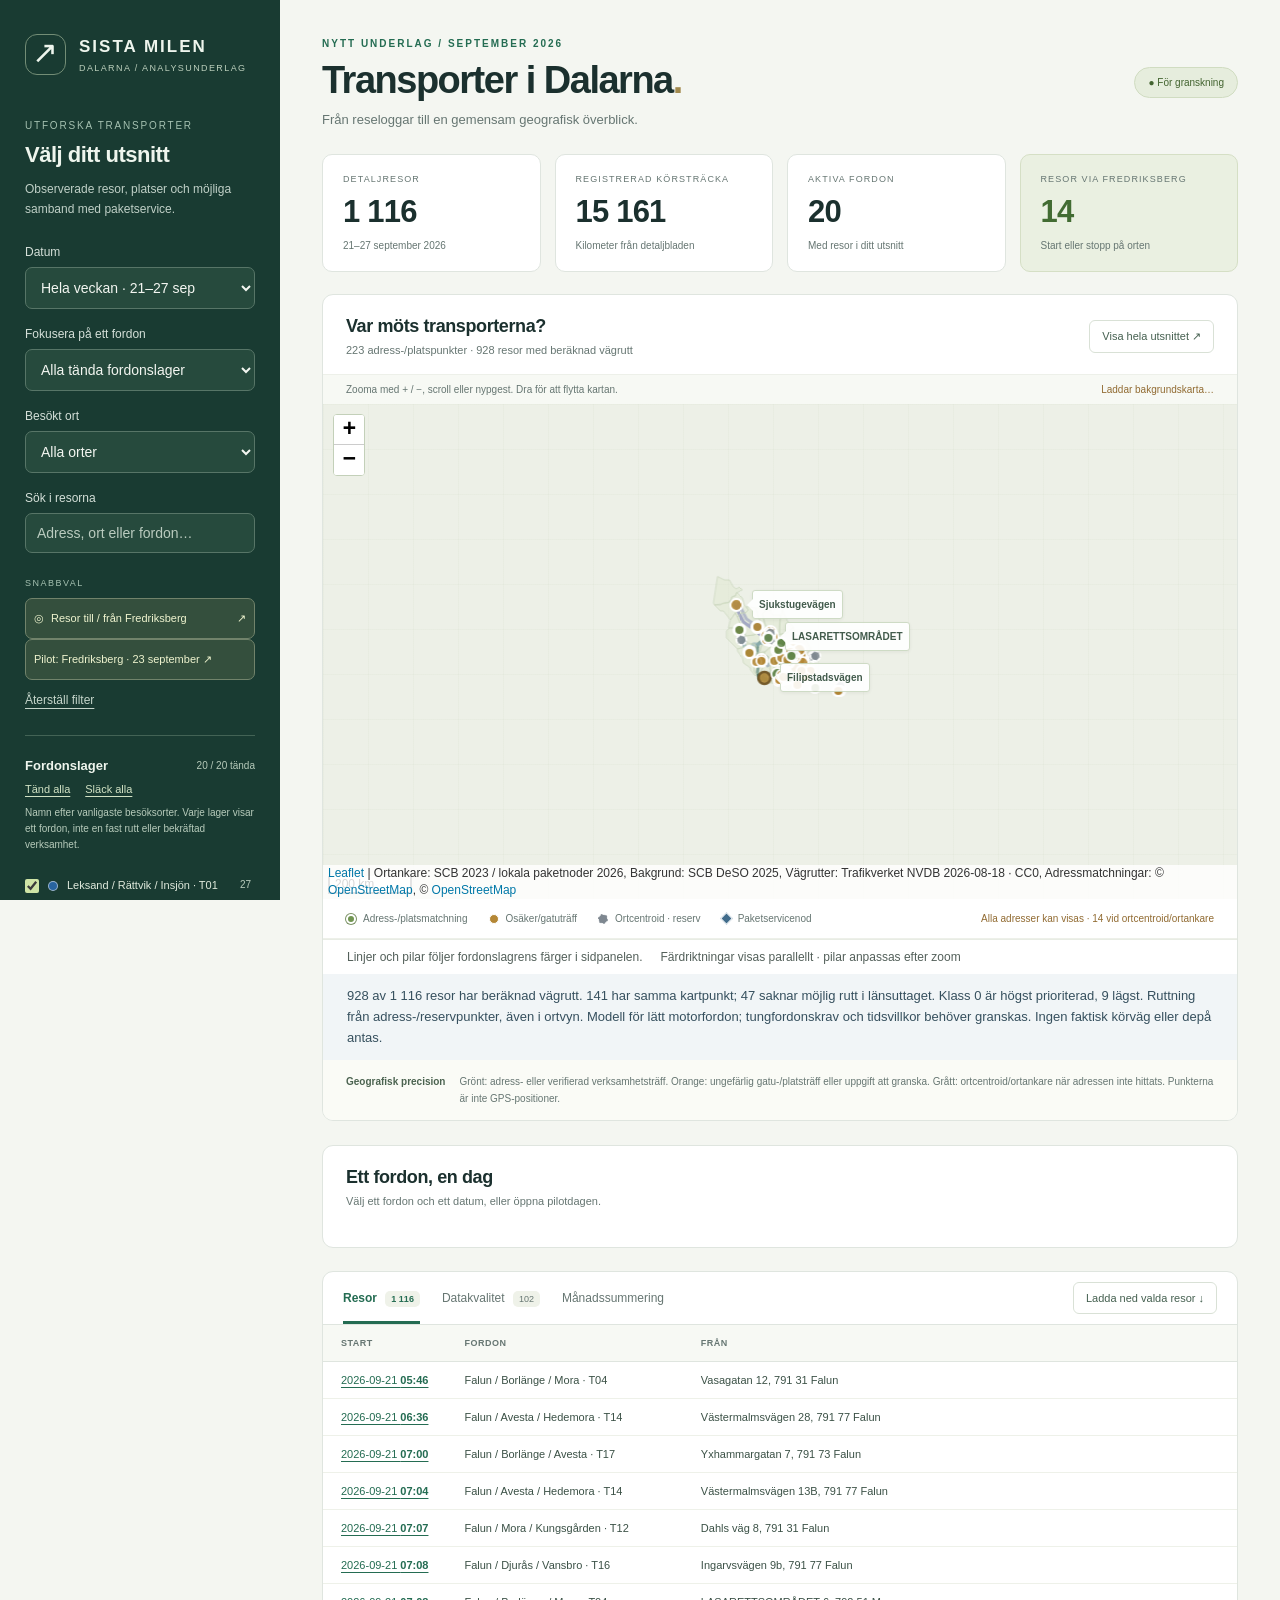
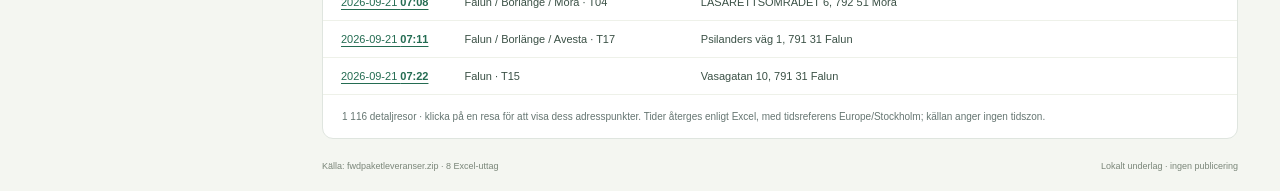
==== prototypes/fredriksberg_resor/index.html @ 36e58a40 "Add transport review with named vehicle layers and NVDB routes" ====
<!doctype html>
<html lang="sv">
<head>
  <meta charset="utf-8">
  <meta name="viewport" content="width=device-width, initial-scale=1">
  <meta name="referrer" content="strict-origin-when-cross-origin">
  <title>Transporter i Dalarna · Lokal granskning</title>
  <link rel="stylesheet" href="vendor/leaflet.css">
  <link rel="stylesheet" href="styles.css">
  <link rel="stylesheet" href="map-controls.css">
  <link rel="stylesheet" href="routes.css">
  <link rel="stylesheet" href="vehicles.css">
  <script defer src="vendor/leaflet.js"></script>
  <script defer src="data/review-data.js"></script>
  <script defer src="data/geography.js"></script>
  <script defer src="data/road-routes.js"></script>
  <script defer src="model.js"></script>
  <script defer src="app.js"></script>
</head>
<body>
  <aside class="sidebar">
    <a class="brand" href="./index.html"><span class="brand-icon">↗</span><span>SISTA MILEN<small>DALARNA / ANALYSUNDERLAG</small></span></a>
    <div class="side-heading">UTFORSKA TRANSPORTER</div>
    <h2>Välj ditt utsnitt</h2>
    <p class="side-intro">Observerade resor, platser och möjliga samband med paketservice.</p>
    <form id="filters">
      <label for="date">Datum</label><select id="date"><option value="">Hela veckan · 21–27 sep</option></select>
      <label for="vehicle">Fokusera på ett fordon</label><select id="vehicle"><option value="">Alla tända fordonslager</option></select>
      <label for="locality">Besökt ort</label><select id="locality"><option value="">Alla orter</option></select>
      <label for="search">Sök i resorna</label><input id="search" type="search" placeholder="Adress, ort eller fordon…">
      <div class="quick-label">SNABBVAL</div>
      <button id="fredriksberg" class="quick-button" type="button" aria-pressed="false"><span>◎</span> Resor till / från Fredriksberg <span>↗</span></button>
      <button id="pilot-day" class="quick-button" type="button">Pilot: Fredriksberg · 23 september ↗</button>
      <button id="reset-filters" type="button" class="text-button">Återställ filter</button>
    </form>
    <div class="side-divider"></div>
    <section class="vehicle-layers" aria-labelledby="vehicle-layer-heading">
      <div class="vehicle-layer-heading"><h3 id="vehicle-layer-heading">Fordonslager</h3><span id="vehicle-layer-count"></span></div>
      <div class="vehicle-layer-actions"><button id="all-vehicles" type="button">Tänd alla</button><button id="no-vehicles" type="button">Släck alla</button></div>
      <p class="mode-hint">Namn efter vanligaste besöksorter. Varje lager visar ett fordon, inte en fast rutt eller bekräftad verksamhet.</p>
      <div id="vehicle-layers"></div>
    </section>
    <div class="side-divider"></div>
    <label class="mode-label" for="map-mode">Visa platser som</label>
    <select id="map-mode"><option value="address">Adresspunkter</option><option value="locality">Ortankare</option></select>
    <p class="mode-hint" id="mode-hint">Adressmatchningar visar gatunamn och husnummer. Osäkra träffar markeras separat.</p>
    <label class="mode-label" for="route-mode">Förbindelser mellan besök</label>
    <select id="route-mode"><option value="roads">Beräknade vägrutter · NVDB</option><option value="schematic">Schematiska resrelationer</option></select>
    <label class="mode-label" for="map-colors">Linjer färgas efter</label>
    <select id="map-colors"><option value="vehicle">Fordonslager</option><option value="class">Funktionell vägklass</option></select>
    <label class="check"><input id="relations" type="checkbox" checked><span>Visa förbindelser</span></label>
    <label class="check"><input id="direction-arrows" type="checkbox" checked><span>Visa riktningspilar</span></label>
    <label class="check"><input id="nodes" type="checkbox"><span>Visa paketservicenoder 2026</span></label>
    <label class="check"><input id="basemap" type="checkbox" checked><span>Bakgrundskarta · OpenStreetMap</span></label>
    <div class="local-note"><span class="status-dot"></span> LOKAL GRANSKNINGSVERSION<p>Underlag från Excel. Vägrutter beräknas med funktionell vägklass. De visar möjliga körvägar.</p></div>
    <a class="side-link" href="README.md">Metod och källor ↗</a>
  </aside>
  <main>
    <header class="page-header"><div><div class="eyebrow">NYTT UNDERLAG / SEPTEMBER 2026</div><h1>Transporter i Dalarna<span>.</span></h1><p>Från reseloggar till en gemensam geografisk överblick.</p></div><span class="review-badge">● För granskning</span></header>
    <section class="metrics" aria-label="Nyckeltal för valda detaljresor" aria-live="polite">
      <article><span>DETALJRESOR</span><strong id="trip-count">—</strong><small id="period-label">21–27 september 2026</small></article>
      <article><span>REGISTRERAD KÖRSTRÄCKA</span><strong id="distance">—</strong><small>Kilometer från detaljbladen</small></article>
      <article><span>AKTIVA FORDON</span><strong id="vehicle-count">—</strong><small>Med resor i ditt utsnitt</small></article>
      <article class="metric-focus"><span>RESOR VIA FREDRIKSBERG</span><strong id="fred-count">—</strong><small>Start eller stopp på orten</small></article>
    </section>
    <section class="map-card" aria-label="Interaktiv karta">
      <div class="card-heading"><div><h2>Var möts transporterna?</h2><p id="map-summary">Läser lokalt underlag…</p></div><button id="fit" type="button" class="outline-button">Visa hela utsnittet ↗</button></div>
      <div class="map-instructions"><span>Zooma med + / −, scroll eller nypgest. Dra för att flytta kartan.</span><span id="basemap-status" role="status"></span></div>
      <div id="map" aria-label="Karta med adresspunkter" role="region" tabindex="0"></div>
      <div class="map-legend"><span><i class="legend-point"></i> <span id="point-legend">Adress-/platsmatchning</span></span><span id="review-legend"><i class="legend-review"></i> Osäker/gatuträff</span><span id="fallback-legend"><i class="legend-fallback"></i> Ortcentroid · reserv</span><span id="schematic-legend"><i class="legend-line"></i> Resrelation · inte körväg</span><span><i class="legend-node"></i> Paketservicenod</span><span id="unmapped-label"></span></div>
      <div id="road-legend" class="road-legend"><span><i style="background:#285b83"></i> Vägklass 0–3</span><span><i style="background:#4b887f"></i> Vägklass 4–6</span><span><i style="background:#ab8a53"></i> Vägklass 7–9</span><span>Färdriktningar visas parallellt · pilar anpassas efter zoom</span></div>
      <div class="route-note" id="route-note" role="status"></div>
      <div class="precision-note"><strong>Geografisk precision</strong><span id="precision-text">Adresspunkterna matchas lokalt mot kartdata. De är inte GPS-positioner. Saknade eller tvetydiga träffar visas under Datakvalitet.</span></div>
    </section>
    <section class="detail-card itinerary-card" aria-label="Tidsordnad reskedja">
      <div class="card-heading"><div><h2>Ett fordon, en dag</h2><p id="itinerary-summary">Välj ett fordon och ett datum, eller öppna pilotdagen.</p></div></div>
      <div id="itinerary-context" class="panel-intro"></div>
      <div id="itinerary-rows" class="itinerary-rows"></div>
    </section>
    <section class="detail-card">
      <div class="detail-toolbar"><div class="tabs" role="tablist" aria-label="Underlagsvyer"><button id="tab-trips" data-tab="trips" role="tab" aria-selected="true" aria-controls="panel-trips">Resor <span id="table-count"></span></button><button id="tab-quality" data-tab="quality" role="tab" aria-selected="false" aria-controls="panel-quality" tabindex="-1">Datakvalitet <span id="quality-count"></span></button><button id="tab-month" data-tab="month" role="tab" aria-selected="false" aria-controls="panel-month" tabindex="-1">Månadssummering</button></div><button id="export" type="button" class="outline-button">Ladda ned valda resor ↓</button></div>
      <div id="panel-trips" role="tabpanel" aria-labelledby="tab-trips"><div class="table-scroll"><table><thead><tr><th>Start</th><th>Fordon</th><th>Från</th><th>Till</th><th class="numeric">km</th><th class="numeric">Restid</th><th>Kartläge</th></tr></thead><tbody id="trip-rows"></tbody></table></div><div id="trip-footer" class="table-footer"></div></div>
      <div id="panel-quality" role="tabpanel" aria-labelledby="tab-quality" hidden><div class="panel-intro"><h3>Adressmatchningar att granska</h3><p id="qa-geography"></p><a class="trip-link" href="data/adressmatchning.csv" download>Ladda ned adressmatchningar ↓</a></div><div class="table-scroll"><table><thead><tr><th>Adress i underlaget</th><th>Kartläge</th><th>Granskningsbehov</th></tr></thead><tbody id="address-quality-rows"></tbody></table></div><div class="panel-intro"><h3>Summering och detaljblad stämmer inte överens</h3><p id="qa-intro"></p><p>Skillnaden är ett verifieringsbehov i källuttaget. Appen visar endast resor som har en faktisk detaljrad. Den skapar inga resor för att fylla luckan.</p></div><div class="table-scroll"><table><thead><tr><th>Datum</th><th>Fordon</th><th class="numeric">I summering</th><th class="numeric">Detaljrader</th><th class="numeric">Skillnad</th></tr></thead><tbody id="quality-rows"></tbody></table></div></div>
      <div id="panel-month" role="tabpanel" aria-labelledby="tab-month" hidden><div class="panel-intro"><h3>September i ett separat perspektiv</h3><p>Hela månaden, 1–30 september 2026. Saknar adresser och detaljresor och ingår därför inte i kartan eller veckans nyckeltal. Datum-, ort- och sökfilter gäller detaljresorna; fordonsfiltret gäller även här.</p><p id="month-summary"></p></div><div class="table-scroll"><table><thead><tr><th>Fordon</th><th class="numeric">Rapporterade resor</th><th class="numeric">Körsträcka, km</th><th class="numeric">CO₂, källvärde*</th></tr></thead><tbody id="month-rows"></tbody></table></div><p class="table-footer">* Enheten för CO₂ är inte angiven i Excel-uttaget.</p></div>
    </section>
    <footer class="page-footer"><span>Källa: fwdpaketleveranser.zip · 8 Excel-uttag</span><span>Lokalt underlag · ingen publicering</span></footer>
  </main>
  <noscript>Aktivera JavaScript för att läsa underlaget och använda kartan.</noscript>
</body>
</html>
---- prototypes/fredriksberg_resor/vendor/leaflet.css ----
/* required styles */

.leaflet-pane,
.leaflet-tile,
.leaflet-marker-icon,
.leaflet-marker-shadow,
.leaflet-tile-container,
.leaflet-pane > svg,
.leaflet-pane > canvas,
.leaflet-zoom-box,
.leaflet-image-layer,
.leaflet-layer {
	position: absolute;
	left: 0;
	top: 0;
	}
.leaflet-container {
	overflow: hidden;
	}
.leaflet-tile,
.leaflet-marker-icon,
.leaflet-marker-shadow {
	-webkit-user-select: none;
	   -moz-user-select: none;
	        user-select: none;
	  -webkit-user-drag: none;
	}
/* Prevents IE11 from highlighting tiles in blue */
.leaflet-tile::selection {
	background: transparent;
}
/* Safari renders non-retina tile on retina better with this, but Chrome is worse */
.leaflet-safari .leaflet-tile {
	image-rendering: -webkit-optimize-contrast;
	}
/* hack that prevents hw layers "stretching" when loading new tiles */
.leaflet-safari .leaflet-tile-container {
	width: 1600px;
	height: 1600px;
	-webkit-transform-origin: 0 0;
	}
.leaflet-marker-icon,
.leaflet-marker-shadow {
	display: block;
	}
/* .leaflet-container svg: reset svg max-width decleration shipped in Joomla! (joomla.org) 3.x */
/* .leaflet-container img: map is broken in FF if you have max-width: 100% on tiles */
.leaflet-container .leaflet-overlay-pane svg {
	max-width: none !important;
	max-height: none !important;
	}
.leaflet-container .leaflet-marker-pane img,
.leaflet-container .leaflet-shadow-pane img,
.leaflet-container .leaflet-tile-pane img,
.leaflet-container img.leaflet-image-layer,
.leaflet-container .leaflet-tile {
	max-width: none !important;
	max-height: none !important;
	width: auto;
	padding: 0;
	}

.leaflet-container img.leaflet-tile {
	/* See: https://bugs.chromium.org/p/chromium/issues/detail?id=600120 */
	mix-blend-mode: plus-lighter;
}

.leaflet-container.leaflet-touch-zoom {
	-ms-touch-action: pan-x pan-y;
	touch-action: pan-x pan-y;
	}
.leaflet-container.leaflet-touch-drag {
	-ms-touch-action: pinch-zoom;
	/* Fallback for FF which doesn't support pinch-zoom */
	touch-action: none;
	touch-action: pinch-zoom;
}
.leaflet-container.leaflet-touch-drag.leaflet-touch-zoom {
	-ms-touch-action: none;
	touch-action: none;
}
.leaflet-container {
	-webkit-tap-highlight-color: transparent;
}
.leaflet-container a {
	-webkit-tap-highlight-color: rgba(51, 181, 229, 0.4);
}
.leaflet-tile {
	filter: inherit;
	visibility: hidden;
	}
.leaflet-tile-loaded {
	visibility: inherit;
	}
.leaflet-zoom-box {
	width: 0;
	height: 0;
	-moz-box-sizing: border-box;
	     box-sizing: border-box;
	z-index: 800;
	}
/* workaround for https://bugzilla.mozilla.org/show_bug.cgi?id=888319 */
.leaflet-overlay-pane svg {
	-moz-user-select: none;
	}

.leaflet-pane         { z-index: 400; }

.leaflet-tile-pane    { z-index: 200; }
.leaflet-overlay-pane { z-index: 400; }
.leaflet-shadow-pane  { z-index: 500; }
.leaflet-marker-pane  { z-index: 600; }
.leaflet-tooltip-pane   { z-index: 650; }
.leaflet-popup-pane   { z-index: 700; }

.leaflet-map-pane canvas { z-index: 100; }
.leaflet-map-pane svg    { z-index: 200; }

.leaflet-vml-shape {
	width: 1px;
	height: 1px;
	}
.lvml {
	behavior: url(#default#VML);
	display: inline-block;
	position: absolute;
	}


/* control positioning */

.leaflet-control {
	position: relative;
	z-index: 800;
	pointer-events: visiblePainted; /* IE 9-10 doesn't have auto */
	pointer-events: auto;
	}
.leaflet-top,
.leaflet-bottom {
	position: absolute;
	z-index: 1000;
	pointer-events: none;
	}
.leaflet-top {
	top: 0;
	}
.leaflet-right {
	right: 0;
	}
.leaflet-bottom {
	bottom: 0;
	}
.leaflet-left {
	left: 0;
	}
.leaflet-control {
	float: left;
	clear: both;
	}
.leaflet-right .leaflet-control {
	float: right;
	}
.leaflet-top .leaflet-control {
	margin-top: 10px;
	}
.leaflet-bottom .leaflet-control {
	margin-bottom: 10px;
	}
.leaflet-left .leaflet-control {
	margin-left: 10px;
	}
.leaflet-right .leaflet-control {
	margin-right: 10px;
	}


/* zoom and fade animations */

.leaflet-fade-anim .leaflet-popup {
	opacity: 0;
	-webkit-transition: opacity 0.2s linear;
	   -moz-transition: opacity 0.2s linear;
	        transition: opacity 0.2s linear;
	}
.leaflet-fade-anim .leaflet-map-pane .leaflet-popup {
	opacity: 1;
	}
.leaflet-zoom-animated {
	-webkit-transform-origin: 0 0;
	    -ms-transform-origin: 0 0;
	        transform-origin: 0 0;
	}
svg.leaflet-zoom-animated {
	will-change: transform;
}

.leaflet-zoom-anim .leaflet-zoom-animated {
	-webkit-transition: -webkit-transform 0.25s cubic-bezier(0,0,0.25,1);
	   -moz-transition:    -moz-transform 0.25s cubic-bezier(0,0,0.25,1);
	        transition:         transform 0.25s cubic-bezier(0,0,0.25,1);
	}
.leaflet-zoom-anim .leaflet-tile,
.leaflet-pan-anim .leaflet-tile {
	-webkit-transition: none;
	   -moz-transition: none;
	        transition: none;
	}

.leaflet-zoom-anim .leaflet-zoom-hide {
	visibility: hidden;
	}


/* cursors */

.leaflet-interactive {
	cursor: pointer;
	}
.leaflet-grab {
	cursor: -webkit-grab;
	cursor:    -moz-grab;
	cursor:         grab;
	}
.leaflet-crosshair,
.leaflet-crosshair .leaflet-interactive {
	cursor: crosshair;
	}
.leaflet-popup-pane,
.leaflet-control {
	cursor: auto;
	}
.leaflet-dragging .leaflet-grab,
.leaflet-dragging .leaflet-grab .leaflet-interactive,
.leaflet-dragging .leaflet-marker-draggable {
	cursor: move;
	cursor: -webkit-grabbing;
	cursor:    -moz-grabbing;
	cursor:         grabbing;
	}

/* marker & overlays interactivity */
.leaflet-marker-icon,
.leaflet-marker-shadow,
.leaflet-image-layer,
.leaflet-pane > svg path,
.leaflet-tile-container {
	pointer-events: none;
	}

.leaflet-marker-icon.leaflet-interactive,
.leaflet-image-layer.leaflet-interactive,
.leaflet-pane > svg path.leaflet-interactive,
svg.leaflet-image-layer.leaflet-interactive path {
	pointer-events: visiblePainted; /* IE 9-10 doesn't have auto */
	pointer-events: auto;
	}

/* visual tweaks */

.leaflet-container {
	background: #ddd;
	outline-offset: 1px;
	}
.leaflet-container a {
	color: #0078A8;
	}
.leaflet-zoom-box {
	border: 2px dotted #38f;
	background: rgba(255,255,255,0.5);
	}


/* general typography */
.leaflet-container {
	font-family: "Helvetica Neue", Arial, Helvetica, sans-serif;
	font-size: 12px;
	font-size: 0.75rem;
	line-height: 1.5;
	}


/* general toolbar styles */

.leaflet-bar {
	box-shadow: 0 1px 5px rgba(0,0,0,0.65);
	border-radius: 4px;
	}
.leaflet-bar a {
	background-color: #fff;
	border-bottom: 1px solid #ccc;
	width: 26px;
	height: 26px;
	line-height: 26px;
	display: block;
	text-align: center;
	text-decoration: none;
	color: black;
	}
.leaflet-bar a,
.leaflet-control-layers-toggle {
	background-position: 50% 50%;
	background-repeat: no-repeat;
	display: block;
	}
.leaflet-bar a:hover,
.leaflet-bar a:focus {
	background-color: #f4f4f4;
	}
.leaflet-bar a:first-child {
	border-top-left-radius: 4px;
	border-top-right-radius: 4px;
	}
.leaflet-bar a:last-child {
	border-bottom-left-radius: 4px;
	border-bottom-right-radius: 4px;
	border-bottom: none;
	}
.leaflet-bar a.leaflet-disabled {
	cursor: default;
	background-color: #f4f4f4;
	color: #bbb;
	}

.leaflet-touch .leaflet-bar a {
	width: 30px;
	height: 30px;
	line-height: 30px;
	}
.leaflet-touch .leaflet-bar a:first-child {
	border-top-left-radius: 2px;
	border-top-right-radius: 2px;
	}
.leaflet-touch .leaflet-bar a:last-child {
	border-bottom-left-radius: 2px;
	border-bottom-right-radius: 2px;
	}

/* zoom control */

.leaflet-control-zoom-in,
.leaflet-control-zoom-out {
	font: bold 18px 'Lucida Console', Monaco, monospace;
	text-indent: 1px;
	}

.leaflet-touch .leaflet-control-zoom-in, .leaflet-touch .leaflet-control-zoom-out  {
	font-size: 22px;
	}


/* layers control */

.leaflet-control-layers {
	box-shadow: 0 1px 5px rgba(0,0,0,0.4);
	background: #fff;
	border-radius: 5px;
	}
.leaflet-control-layers-toggle {
	background-image: url(images/layers.png);
	width: 36px;
	height: 36px;
	}
.leaflet-retina .leaflet-control-layers-toggle {
	background-image: url(images/layers-2x.png);
	background-size: 26px 26px;
	}
.leaflet-touch .leaflet-control-layers-toggle {
	width: 44px;
	height: 44px;
	}
.leaflet-control-layers .leaflet-control-layers-list,
.leaflet-control-layers-expanded .leaflet-control-layers-toggle {
	display: none;
	}
.leaflet-control-layers-expanded .leaflet-control-layers-list {
	display: block;
	position: relative;
	}
.leaflet-control-layers-expanded {
	padding: 6px 10px 6px 6px;
	color: #333;
	background: #fff;
	}
.leaflet-control-layers-scrollbar {
	overflow-y: scroll;
	overflow-x: hidden;
	padding-right: 5px;
	}
.leaflet-control-layers-selector {
	margin-top: 2px;
	position: relative;
	top: 1px;
	}
.leaflet-control-layers label {
	display: block;
	font-size: 13px;
	font-size: 1.08333em;
	}
.leaflet-control-layers-separator {
	height: 0;
	border-top: 1px solid #ddd;
	margin: 5px -10px 5px -6px;
	}

/* Default icon URLs */
.leaflet-default-icon-path { /* used only in path-guessing heuristic, see L.Icon.Default */
	background-image: url(images/marker-icon.png);
	}


/* attribution and scale controls */

.leaflet-container .leaflet-control-attribution {
	background: #fff;
	background: rgba(255, 255, 255, 0.8);
	margin: 0;
	}
.leaflet-control-attribution,
.leaflet-control-scale-line {
	padding: 0 5px;
	color: #333;
	line-height: 1.4;
	}
.leaflet-control-attribution a {
	text-decoration: none;
	}
.leaflet-control-attribution a:hover,
.leaflet-control-attribution a:focus {
	text-decoration: underline;
	}
.leaflet-attribution-flag {
	display: inline !important;
	vertical-align: baseline !important;
	width: 1em;
	height: 0.6669em;
	}
.leaflet-left .leaflet-control-scale {
	margin-left: 5px;
	}
.leaflet-bottom .leaflet-control-scale {
	margin-bottom: 5px;
	}
.leaflet-control-scale-line {
	border: 2px solid #777;
	border-top: none;
	line-height: 1.1;
	padding: 2px 5px 1px;
	white-space: nowrap;
	-moz-box-sizing: border-box;
	     box-sizing: border-box;
	background: rgba(255, 255, 255, 0.8);
	text-shadow: 1px 1px #fff;
	}
.leaflet-control-scale-line:not(:first-child) {
	border-top: 2px solid #777;
	border-bottom: none;
	margin-top: -2px;
	}
.leaflet-control-scale-line:not(:first-child):not(:last-child) {
	border-bottom: 2px solid #777;
	}

.leaflet-touch .leaflet-control-attribution,
.leaflet-touch .leaflet-control-layers,
.leaflet-touch .leaflet-bar {
	box-shadow: none;
	}
.leaflet-touch .leaflet-control-layers,
.leaflet-touch .leaflet-bar {
	border: 2px solid rgba(0,0,0,0.2);
	background-clip: padding-box;
	}


/* popup */

.leaflet-popup {
	position: absolute;
	text-align: center;
	margin-bottom: 20px;
	}
.leaflet-popup-content-wrapper {
	padding: 1px;
	text-align: left;
	border-radius: 12px;
	}
.leaflet-popup-content {
	margin: 13px 24px 13px 20px;
	line-height: 1.3;
	font-size: 13px;
	font-size: 1.08333em;
	min-height: 1px;
	}
.leaflet-popup-content p {
	margin: 17px 0;
	margin: 1.3em 0;
	}
.leaflet-popup-tip-container {
	width: 40px;
	height: 20px;
	position: absolute;
	left: 50%;
	margin-top: -1px;
	margin-left: -20px;
	overflow: hidden;
	pointer-events: none;
	}
.leaflet-popup-tip {
	width: 17px;
	height: 17px;
	padding: 1px;

	margin: -10px auto 0;
	pointer-events: auto;

	-webkit-transform: rotate(45deg);
	   -moz-transform: rotate(45deg);
	    -ms-transform: rotate(45deg);
	        transform: rotate(45deg);
	}
.leaflet-popup-content-wrapper,
.leaflet-popup-tip {
	background: white;
	color: #333;
	box-shadow: 0 3px 14px rgba(0,0,0,0.4);
	}
.leaflet-container a.leaflet-popup-close-button {
	position: absolute;
	top: 0;
	right: 0;
	border: none;
	text-align: center;
	width: 24px;
	height: 24px;
	font: 16px/24px Tahoma, Verdana, sans-serif;
	color: #757575;
	text-decoration: none;
	background: transparent;
	}
.leaflet-container a.leaflet-popup-close-button:hover,
.leaflet-container a.leaflet-popup-close-button:focus {
	color: #585858;
	}
.leaflet-popup-scrolled {
	overflow: auto;
	}

.leaflet-oldie .leaflet-popup-content-wrapper {
	-ms-zoom: 1;
	}
.leaflet-oldie .leaflet-popup-tip {
	width: 24px;
	margin: 0 auto;

	-ms-filter: "progid:DXImageTransform.Microsoft.Matrix(M11=0.70710678, M12=0.70710678, M21=-0.70710678, M22=0.70710678)";
	filter: progid:DXImageTransform.Microsoft.Matrix(M11=0.70710678, M12=0.70710678, M21=-0.70710678, M22=0.70710678);
	}

.leaflet-oldie .leaflet-control-zoom,
.leaflet-oldie .leaflet-control-layers,
.leaflet-oldie .leaflet-popup-content-wrapper,
.leaflet-oldie .leaflet-popup-tip {
	border: 1px solid #999;
	}


/* div icon */

.leaflet-div-icon {
	background: #fff;
	border: 1px solid #666;
	}


/* Tooltip */
/* Base styles for the element that has a tooltip */
.leaflet-tooltip {
	position: absolute;
	padding: 6px;
	background-color: #fff;
	border: 1px solid #fff;
	border-radius: 3px;
	color: #222;
	white-space: nowrap;
	-webkit-user-select: none;
	-moz-user-select: none;
	-ms-user-select: none;
	user-select: none;
	pointer-events: none;
	box-shadow: 0 1px 3px rgba(0,0,0,0.4);
	}
.leaflet-tooltip.leaflet-interactive {
	cursor: pointer;
	pointer-events: auto;
	}
.leaflet-tooltip-top:before,
.leaflet-tooltip-bottom:before,
.leaflet-tooltip-left:before,
.leaflet-tooltip-right:before {
	position: absolute;
	pointer-events: none;
	border: 6px solid transparent;
	background: transparent;
	content: "";
	}

/* Directions */

.leaflet-tooltip-bottom {
	margin-top: 6px;
}
.leaflet-tooltip-top {
	margin-top: -6px;
}
.leaflet-tooltip-bottom:before,
.leaflet-tooltip-top:before {
	left: 50%;
	margin-left: -6px;
	}
.leaflet-tooltip-top:before {
	bottom: 0;
	margin-bottom: -12px;
	border-top-color: #fff;
	}
.leaflet-tooltip-bottom:before {
	top: 0;
	margin-top: -12px;
	margin-left: -6px;
	border-bottom-color: #fff;
	}
.leaflet-tooltip-left {
	margin-left: -6px;
}
.leaflet-tooltip-right {
	margin-left: 6px;
}
.leaflet-tooltip-left:before,
.leaflet-tooltip-right:before {
	top: 50%;
	margin-top: -6px;
	}
.leaflet-tooltip-left:before {
	right: 0;
	margin-right: -12px;
	border-left-color: #fff;
	}
.leaflet-tooltip-right:before {
	left: 0;
	margin-left: -12px;
	border-right-color: #fff;
	}

/* Printing */

@media print {
	/* Prevent printers from removing background-images of controls. */
	.leaflet-control {
		-webkit-print-color-adjust: exact;
		print-color-adjust: exact;
		}
	}
---- prototypes/fredriksberg_resor/styles.css ----
:root{--ink:#1b302e;--muted:#667672;--green:#246c52;--line:#dfe5df;--paper:#f4f6f1;--sidebar:#193b32}*{box-sizing:border-box}body{margin:0;background:var(--paper);color:var(--ink);font-family:Segoe UI,Arial,sans-serif;font-size:14px}button,input,select{font:inherit}button{cursor:pointer}button:focus-visible,a:focus-visible,input:focus-visible,select:focus-visible{outline:3px solid #c49848;outline-offset:3px}.sidebar{position:fixed;inset:0 auto 0 0;width:280px;background:var(--sidebar);color:#eef5ed;padding:34px 25px;overflow:auto}.brand{display:flex;gap:13px;color:inherit;text-decoration:none;align-items:center;font-size:17px;font-weight:700;letter-spacing:2px}.brand-icon{font-size:31px;font-weight:400;width:41px;height:41px;border:1px solid #738d76;border-radius:12px;text-align:center;line-height:36px}.brand small{display:block;font-size:9px;letter-spacing:1.4px;font-weight:400;margin-top:6px;color:#bccfbc}.side-heading{font-size:10px;letter-spacing:1.8px;color:#a5c1b1;margin-top:45px}.sidebar h2{font-size:22px;font-weight:600;letter-spacing:-.5px;margin:11px 0}.side-intro{font-size:12px;line-height:1.65;color:#c0d0c7;margin-bottom:25px}form>label{display:block;font-size:12px;color:#d5e0d9;margin:18px 0 8px}.sidebar select,.sidebar input[type=search]{width:100%;border:1px solid #577567;background:#264a3d;color:#f3f6f1;padding:11px;border-radius:7px}.sidebar select option{background:#264a3d}.sidebar input::placeholder{color:#bacbbf}.quick-label{font-size:9px;letter-spacing:1.5px;color:#a5c1b1;margin:25px 0 10px}.quick-button{display:flex;align-items:center;gap:7px;border:1px solid #71836b;border-radius:7px;background:#344f3d;color:#eff4cf;font-size:11px;width:100%;padding:13px 8px}.quick-button span:last-child{margin-left:auto}.quick-button[aria-pressed=true]{background:#d2e9a9;color:#193b32}.text-button{border:0;background:none;color:#c5d5ca;font-size:12px;padding:13px 0;text-decoration:underline;text-underline-offset:4px}.side-divider{height:1px;background:#436355;margin:15px 0 22px}.check{display:flex;align-items:center;gap:8px;font-size:11px;color:#d1ddd4;margin:15px 0;line-height:1.5}.check input{accent-color:#cfe4a6;width:15px;height:15px;flex-shrink:0}.local-note{margin-top:30px;font-size:9px;letter-spacing:1.2px;color:#cce0bb}.local-note p{font-size:11px;letter-spacing:0;line-height:1.7;color:#abc0b1;margin:10px 0}.status-dot{display:inline-block;width:6px;height:6px;border-radius:50%;background:#b8d69b;margin-right:4px}.side-link{display:inline-block;font-size:11px;color:#c5d5ca;margin-top:12px}main{margin-left:280px;max-width:1720px;padding:38px 42px 20px}.page-header{display:flex;justify-content:space-between;align-items:center;gap:20px;margin-bottom:27px}.eyebrow{font-size:10px;letter-spacing:2px;color:var(--green);font-weight:600}h1{font-size:38px;font-weight:600;letter-spacing:-1.5px;margin:10px 0}h1 span{color:#a28a4e}.page-header p{margin:0;color:var(--muted);font-size:13px}.review-badge{background:#e6eddd;border:1px solid #d0dcc1;white-space:nowrap;border-radius:20px;padding:9px 13px;font-size:10px;color:#42632f}.metrics{display:grid;grid-template-columns:repeat(4,1fr);gap:14px;margin-bottom:22px}.metrics article{border:1px solid var(--line);background:#fff;border-radius:10px;padding:19px 20px}.metrics article>span{display:block;color:var(--muted);font-size:9px;letter-spacing:1.1px}.metrics strong{display:block;font-size:31px;font-weight:600;letter-spacing:-.8px;margin:10px 0 6px}.metrics small{color:var(--muted);font-size:10px}.metrics .metric-focus{background:#eaf0e1;border-color:#d5dfc5}.metric-focus strong{color:#426c32}.map-card,.detail-card{background:#fff;border:1px solid var(--line);border-radius:11px;overflow:hidden}.card-heading{padding:21px 23px 18px;display:flex;justify-content:space-between;align-items:center;gap:15px}.card-heading h2{font-size:18px;font-weight:600;letter-spacing:-.4px;margin:0 0 7px}.card-heading p{font-size:11px;color:var(--muted);margin:0}.outline-button{border:1px solid #d9e1d6;background:#fff;color:#456050;border-radius:6px;padding:9px 12px;font-size:11px;white-space:nowrap}.outline-button:hover{background:#f0f4ea}#map{height:495px;background:#edf0e7;background-image:linear-gradient(#dce4d544 1px,transparent 1px),linear-gradient(90deg,#dce4d544 1px,transparent 1px);background-size:45px 45px}.leaflet-container{font-family:Segoe UI,Arial,sans-serif}.place-label{background:#fff;color:#304b3b;border:1px solid #cbd9c1;box-shadow:0 1px 4px #0001;font-size:10px;font-weight:600}.leaflet-popup-content{line-height:1.6;max-height:280px;overflow:auto}.leaflet-popup-content h3{font-size:16px;margin:0 0 8px}.leaflet-popup-content p{margin:6px 0}.popup-source{font-size:10px;color:#667672;overflow-wrap:anywhere}.popup-addresses{font-size:11px;padding-left:16px}.map-legend{display:flex;flex-wrap:wrap;align-items:center;gap:21px;padding:14px 23px;font-size:10px;color:var(--muted);border-bottom:1px solid #edf0e9}.map-legend>span{display:flex;align-items:center;gap:7px}.legend-point{width:10px;height:10px;background:#719552;border:2px solid #fff;box-shadow:0 0 0 1px #7b9265;border-radius:50%}.legend-line{width:20px;height:0;border-top:2px dashed #6a8e5a}.legend-node{width:9px;height:9px;background:#416c8b;border:1px solid #fff;transform:rotate(45deg)}#unmapped-label{margin-left:auto;color:#916b32}.precision-note{display:flex;align-items:baseline;gap:14px;padding:13px 23px;background:#fafbf6;font-size:10px;line-height:1.7;color:var(--muted)}.precision-note strong{white-space:nowrap;color:#4b6350;font-weight:600}.detail-card{margin-top:23px}.detail-toolbar{display:flex;align-items:center;justify-content:space-between;padding:0 20px;gap:12px;border-bottom:1px solid var(--line)}.tabs{display:flex;gap:22px}.tabs button{padding:19px 0 16px;background:none;border:0;border-bottom:3px solid transparent;color:var(--muted);font-size:12px;white-space:nowrap}.tabs button[aria-selected=true]{border-bottom-color:var(--green);color:var(--green);font-weight:600}.tabs button span{font-size:9px;background:#eff2e9;padding:3px 6px;border-radius:5px;margin-left:5px}.table-scroll{overflow:auto;max-height:370px}table{border-collapse:collapse;width:100%;text-align:left;font-size:11px;white-space:nowrap}th{position:sticky;top:0;background:#f7f9f4;z-index:1;font-size:9px;font-weight:600;text-transform:uppercase;letter-spacing:.5px;color:var(--muted);padding:13px 18px;border-bottom:1px solid var(--line)}td{padding:12px 18px;border-bottom:1px solid #eef1e9;color:#3b5146}td.numeric,th.numeric{text-align:right;font-variant-numeric:tabular-nums}tbody tr[data-trip]{cursor:pointer}tbody tr[data-trip]:hover,tbody tr.selected{background:#edf3e2}.precision-tag{font-size:9px;background:#f2f3e8;color:#777541;border-radius:4px;padding:4px 7px}.precision-tag.missing{color:#986437;background:#fcf1e5}.table-footer{padding:13px 19px;font-size:10px;color:var(--muted);margin:0;line-height:1.7}.panel-intro{padding:15px 20px;color:var(--muted);font-size:12px;line-height:1.7}.panel-intro h3{color:var(--ink);font-size:16px;margin:6px 0}.panel-intro p{margin:7px 0}.page-footer{display:flex;justify-content:space-between;gap:20px;margin-top:22px;color:#7a8679;font-size:9px}.empty-row{text-align:center;padding:35px}.trip-link{border:0;background:none;text-align:left;color:#246c52;font:inherit;padding:0;text-decoration:underline;text-underline-offset:3px}[hidden]{display:none!important}@media(min-width:1600px){#map{height:560px}}@media(max-width:1150px){main{padding:28px 24px}.sidebar{width:245px;padding:28px 20px}main{margin-left:245px}.metrics{gap:9px}.metrics article{padding:15px 12px}.metrics article>span{font-size:8px}.metrics strong{font-size:26px}h1{font-size:31px}.detail-toolbar{align-items:flex-start;padding:0 14px}.detail-toolbar>.outline-button{margin-top:13px}.tabs{gap:13px}.tabs button{font-size:11px}}@media(max-width:850px){.sidebar{position:relative;width:auto;padding:20px 23px}.brand{font-size:14px}.side-heading,.side-intro,.sidebar h2,.side-divider,.local-note,.side-link{display:none}#filters{display:grid;grid-template-columns:100px 1fr 100px 1fr;gap:9px;align-items:center;margin-top:20px}form>label{margin:0}.quick-label{display:none}.quick-button{grid-column:1/4}.check{display:inline-flex;margin:15px 15px 0 0}main{margin:0;padding:25px 20px}.metrics{grid-template-columns:repeat(2,1fr)}.metrics article>span{font-size:9px}.page-header{align-items:flex-start}h1{font-size:29px}.page-header p{font-size:11px}.review-badge{font-size:9px;padding:7px 10px}.precision-note{display:block}.precision-note strong{display:block}.map-legend{gap:15px}#map{height:430px}}@media(max-width:520px){#filters{grid-template-columns:90px 1fr}.quick-button{grid-column:1/3}.text-button{grid-column:1/3;padding:5px}.page-header{display:block}.review-badge{display:inline-block;margin-top:15px}.detail-toolbar{display:block}.detail-toolbar>.outline-button{margin:9px 0}.card-heading{padding:16px}.card-heading h2{font-size:16px}.outline-button{padding:8px;font-size:10px}.map-legend{padding:13px 16px}.page-footer{display:block;line-height:1.9}.page-footer span{display:block}.tabs{justify-content:space-between;gap:8px}.tabs button{font-size:10px}.tabs button span{margin-left:2px}}
---- prototypes/fredriksberg_resor/map-controls.css ----
.mode-label{display:block;color:#d5e0d9;font-size:12px;margin:0 0 8px}.mode-hint{font-size:10px;line-height:1.6;color:#b7cbbb;margin:8px 0 16px}.map-instructions{padding:9px 23px;background:#f7f9f4;color:#667672;font-size:10px;display:flex;flex-wrap:wrap;gap:10px;justify-content:space-between;border-top:1px solid #edf0e9}.legend-review{width:10px;height:10px;background:#b48735;border:1px solid #fff;border-radius:50%}#basemap-status{color:#916b32}.leaflet-control-zoom a{font-size:23px!important}.leaflet-control-zoom{border:1px solid #c3d0b9!important}.leaflet-container:focus-visible{outline-offset:-3px}.map-legend>span>span{display:inline}#address-quality-rows td{white-space:normal;min-width:130px}.precision-tag.address{color:#426c32;background:#eaf0e1}.precision-tag.review{color:#986437;background:#fcf1e5}@media(max-width:850px){.mode-label{margin-top:18px}.sidebar #map-mode{width:auto;min-width:180px;margin-top:7px}.mode-hint{margin-bottom:5px}.map-instructions{padding:9px 16px}}
.legend-fallback{width:10px;height:10px;background:#7e8790;border:1px dashed #eef0f1;border-radius:50%}
---- prototypes/fredriksberg_resor/routes.css ----
.road-legend{display:flex;gap:18px;flex-wrap:wrap;padding:10px 24px;color:#53605a;font-size:12px;border-top:1px solid #e8ece4}.road-legend span{display:flex;gap:7px;align-items:center}.road-legend i{width:24px;height:4px;border-radius:3px}.road-legend[hidden]{display:none}.route-note{padding:12px 24px;background:#f1f5f7;color:#36505e;font-size:13px;line-height:1.6}.route-arrow{font-size:20px;font-weight:700;line-height:20px;text-shadow:0 1px 2px #fff,0 -1px 2px #fff}.route-stop{background:#285b83;color:#fff;border:2px solid #fff;border-radius:50%;text-align:center;line-height:25px;font-size:11px;font-weight:700;box-shadow:0 1px 4px #0005}.itinerary-card{margin-top:24px}.itinerary-rows{padding:0 24px 22px;max-height:580px;overflow:auto}.itinerary-row{display:grid;grid-template-columns:36px 100px 1fr;gap:12px;width:100%;padding:14px 4px;border:0;border-top:1px solid #e3e8df;background:#fff;text-align:left;color:#293b35;cursor:pointer;font:inherit;line-height:1.5}.itinerary-row:hover,.itinerary-row.active{background:#f2f5ed}.itinerary-number{display:inline-flex;width:28px;height:28px;border-radius:50%;align-items:center;justify-content:center;background:#285b83;color:#fff;font-size:12px}.itinerary-time{font-size:12px;font-weight:600}.itinerary-address{font-size:13px}.itinerary-address small{display:block;color:#65736d;margin-top:5px}.itinerary-gap{padding:9px 12px;color:#876319;background:#faf3e5;font-size:12px}.itinerary-context-note{color:#876319}.itinerary-card .panel-intro:empty{display:none}@media(max-width:700px){.itinerary-row{grid-template-columns:30px 72px 1fr;gap:7px}.itinerary-rows{padding:0 12px 16px}.road-legend{gap:10px;padding:12px}.route-note{padding:12px}}
---- prototypes/fredriksberg_resor/vehicles.css ----
.vehicle-layer-heading{display:flex;align-items:center;justify-content:space-between;gap:8px}.vehicle-layer-heading h3{font-size:13px;font-weight:600;margin:0;color:#eef5ed}.vehicle-layer-heading>span{font-size:10px;color:#b7cbbb}.vehicle-layer-actions{display:flex;gap:15px;margin:10px 0}.vehicle-layer-actions button{border:0;background:none;padding:0;color:#d1e2c4;font-size:11px;text-decoration:underline;text-underline-offset:3px}#vehicle-layers{max-height:310px;overflow:auto;padding-right:4px;scrollbar-color:#8da68f #264a3d;scrollbar-width:thin}.vehicle-layer{display:grid;grid-template-columns:16px 12px 1fr 24px;gap:7px;align-items:start;padding:8px 0;border-bottom:1px solid #42604f;color:#e0eadd;font-size:11px;line-height:1.5;cursor:pointer}.vehicle-layer input{accent-color:#cfe4a6;width:14px;height:14px;margin:2px 0}.vehicle-swatch{width:10px;height:10px;border-radius:50%;margin-top:4px;border:1px solid #ffffff88}.vehicle-layer small{text-align:right;color:#b7cbbb;font-size:10px}.vehicle-layer[data-count="0"]{opacity:.6}.vehicle-layer:has(input:not(:checked)) .vehicle-name{color:#a7b9ad}.sidebar #map-colors{margin-bottom:15px}#route-mode{margin-bottom:15px}.popup-vehicle{display:inline-block;margin:3px 8px 3px 0;font-size:11px}.popup-vehicle i{display:inline-block;width:8px;height:8px;border-radius:50%;margin-right:4px}@media(max-width:850px){#vehicle-layers{max-height:250px}.vehicle-layers{margin:15px 0;max-width:480px}.vehicle-layer{font-size:12px}.vehicle-layer-heading h3{font-size:14px}}
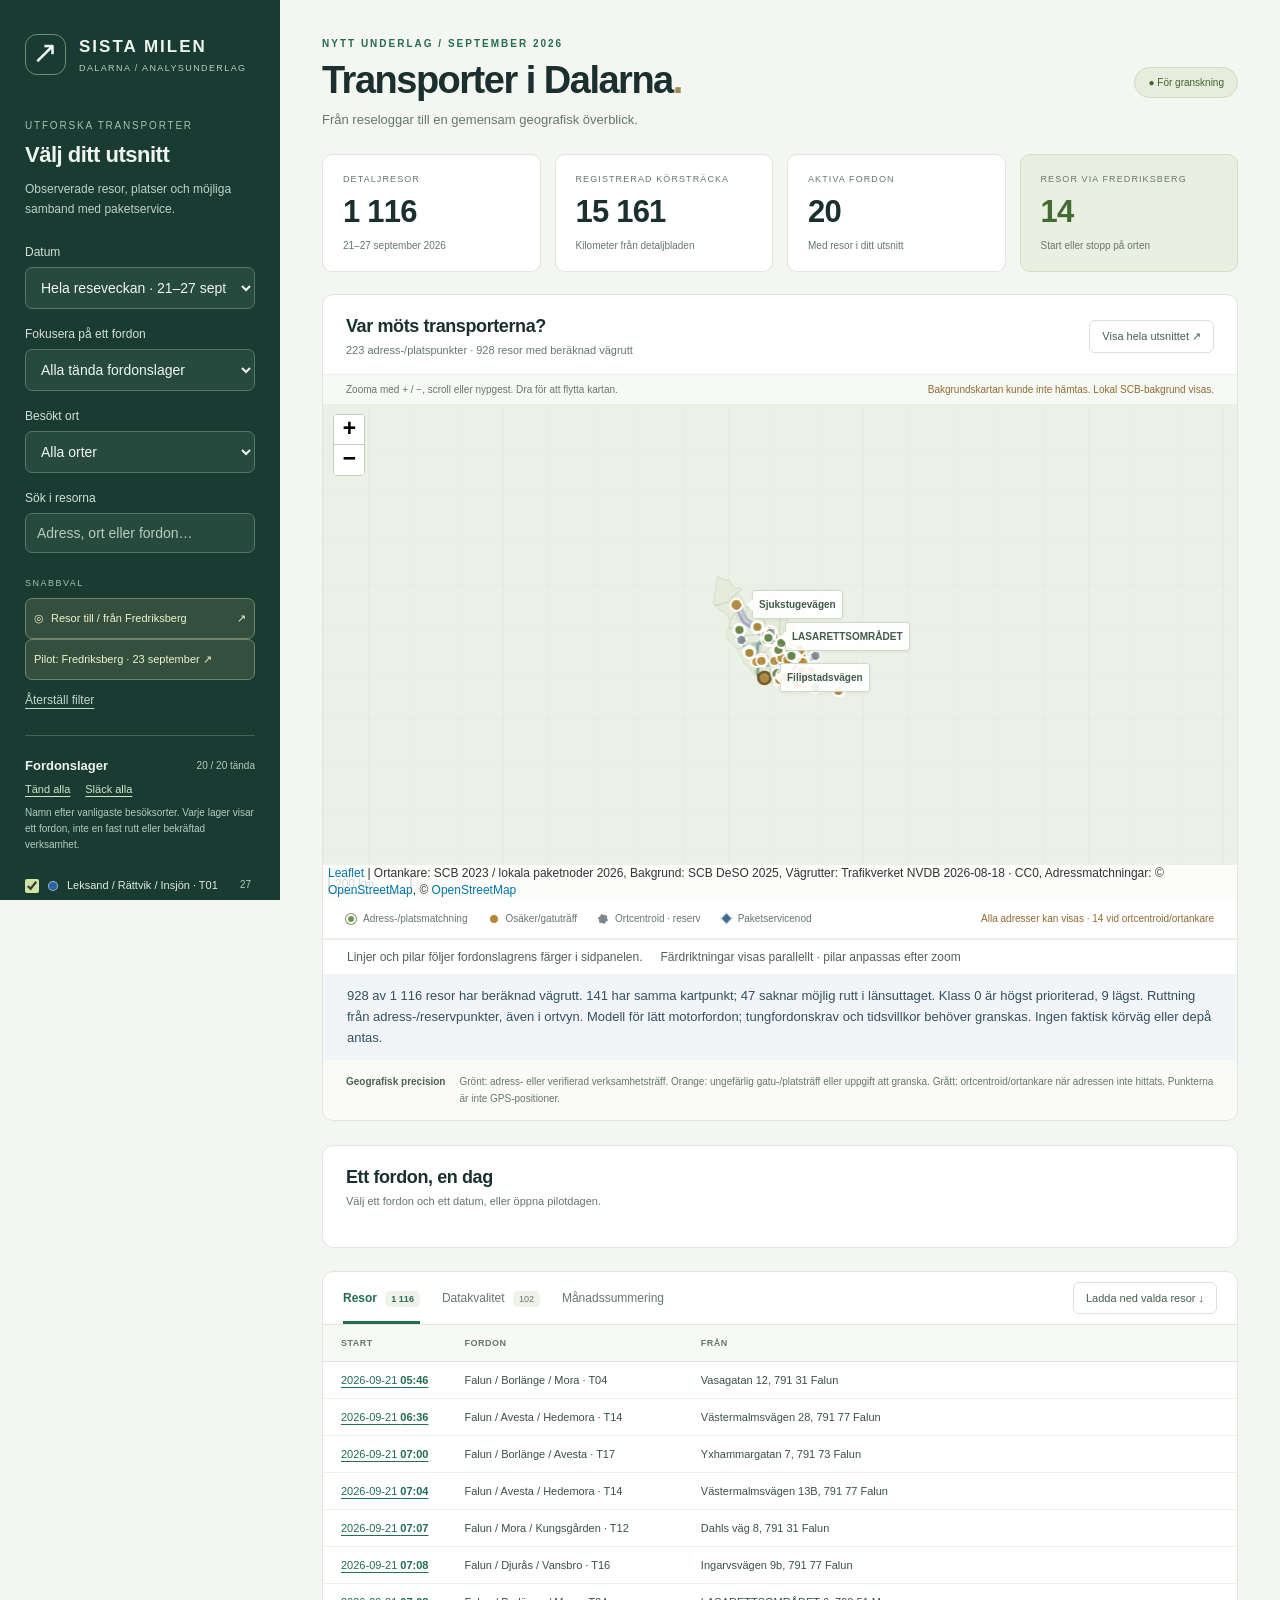
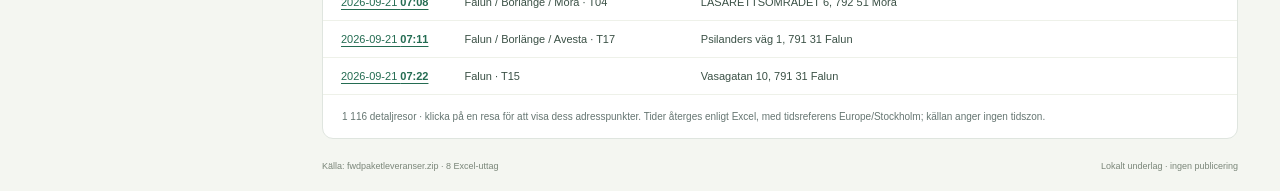
==== commit 33ec85ea: "Add separate waste and combined service maps with node service types" ====
--- a/prototypes/fredriksberg_resor/index.html
+++ b/prototypes/fredriksberg_resor/index.html
@@ -10,11 +10,14 @@
   <link rel="stylesheet" href="map-controls.css">
   <link rel="stylesheet" href="routes.css">
   <link rel="stylesheet" href="vehicles.css">
+  <link rel="stylesheet" href="waste.css">
   <script defer src="vendor/leaflet.js"></script>
   <script defer src="data/review-data.js"></script>
   <script defer src="data/geography.js"></script>
   <script defer src="data/road-routes.js"></script>
+  <script defer src="data/waste-data.js"></script>
   <script defer src="model.js"></script>
+  <script defer src="waste-model.js"></script>
   <script defer src="app.js"></script>
 </head>
 <body>
@@ -24,15 +27,33 @@
     <h2>Välj ditt utsnitt</h2>
     <p class="side-intro">Observerade resor, platser och möjliga samband med paketservice.</p>
     <form id="filters">
-      <label for="date">Datum</label><select id="date"><option value="">Hela veckan · 21–27 sep</option></select>
+      <label for="date">Gemensamt datum</label><select id="date"><option value="">Alla datum · resevecka / DVA 2026</option></select>
       <label for="vehicle">Fokusera på ett fordon</label><select id="vehicle"><option value="">Alla tända fordonslager</option></select>
       <label for="locality">Besökt ort</label><select id="locality"><option value="">Alla orter</option></select>
       <label for="search">Sök i resorna</label><input id="search" type="search" placeholder="Adress, ort eller fordon…">
       <div class="quick-label">SNABBVAL</div>
+      <button id="compare-transports" class="quick-button" type="button">Jämför sophämtning och fordon ↗</button>
       <button id="fredriksberg" class="quick-button" type="button" aria-pressed="false"><span>◎</span> Resor till / från Fredriksberg <span>↗</span></button>
       <button id="pilot-day" class="quick-button" type="button">Pilot: Fredriksberg · 23 september ↗</button>
       <button id="reset-filters" type="button" class="text-button">Återställ filter</button>
     </form>
+    <div class="side-divider"></div>
+    <section class="waste-controls" aria-labelledby="waste-heading">
+      <details id="waste-settings">
+      <summary>
+      <div class="vehicle-layer-heading"><h3 id="waste-heading">Sophämtning · DVA 2026</h3><span id="waste-layer-count"></span></div>
+      </summary>
+      <label class="check"><input id="show-waste" type="checkbox"><span>Visa sophämtningsplatser</span></label>
+      <label class="mode-label" for="waste-municipality">Gemensamt kommunfilter</label><select id="waste-municipality"><option value="">Alla kommuner</option></select>
+      <label class="mode-label" for="waste-weekday">Traktens angivna veckodag</label><select id="waste-weekday"><option value="">Alla veckodagar</option><option>Måndag</option><option>Tisdag</option><option>Onsdag</option><option>Torsdag</option><option>Fredag</option></select>
+      <label class="mode-label" for="waste-type">Avfallsslag</label><select id="waste-type"><option value="">Alla avfallsslag</option></select>
+      <div class="vehicle-layer-actions"><button id="all-tracts" type="button">Tänd alla trakter</button><button id="no-tracts" type="button">Släck alla</button></div>
+      <div id="tract-layers"></div>
+      <p class="mode-hint">Orter och gator ur schemat, inte körvägar eller hämtställen. Grått anger reserv vid traktankare. Datum högst upp gäller båda underlagen; reseloggen finns 21–27 september.</p>
+      <label class="check"><input id="show-overlaps" type="checkbox" checked><span>Markera samma ort och datum</span></label>
+      <label class="check"><input id="show-waste-rings" type="checkbox" checked><span>Illustrativ 7 km-ring per traktankare · inte täckningsområde</span></label>
+      </details>
+    </section>
     <div class="side-divider"></div>
     <section class="vehicle-layers" aria-labelledby="vehicle-layer-heading">
       <div class="vehicle-layer-heading"><h3 id="vehicle-layer-heading">Fordonslager</h3><span id="vehicle-layer-count"></span></div>
@@ -51,6 +72,7 @@
     <label class="check"><input id="relations" type="checkbox" checked><span>Visa förbindelser</span></label>
     <label class="check"><input id="direction-arrows" type="checkbox" checked><span>Visa riktningspilar</span></label>
     <label class="check"><input id="nodes" type="checkbox"><span>Visa paketservicenoder 2026</span></label>
+    <label class="check"><input id="single-nodes" type="checkbox"><span>Paketnoder med en observerad aktör</span></label>
     <label class="check"><input id="basemap" type="checkbox" checked><span>Bakgrundskarta · OpenStreetMap</span></label>
     <div class="local-note"><span class="status-dot"></span> LOKAL GRANSKNINGSVERSION<p>Underlag från Excel. Vägrutter beräknas med funktionell vägklass. De visar möjliga körvägar.</p></div>
     <a class="side-link" href="README.md">Metod och källor ↗</a>
@@ -70,7 +92,15 @@
       <div class="map-legend"><span><i class="legend-point"></i> <span id="point-legend">Adress-/platsmatchning</span></span><span id="review-legend"><i class="legend-review"></i> Osäker/gatuträff</span><span id="fallback-legend"><i class="legend-fallback"></i> Ortcentroid · reserv</span><span id="schematic-legend"><i class="legend-line"></i> Resrelation · inte körväg</span><span><i class="legend-node"></i> Paketservicenod</span><span id="unmapped-label"></span></div>
       <div id="road-legend" class="road-legend"><span><i style="background:#285b83"></i> Vägklass 0–3</span><span><i style="background:#4b887f"></i> Vägklass 4–6</span><span><i style="background:#ab8a53"></i> Vägklass 7–9</span><span>Färdriktningar visas parallellt · pilar anpassas efter zoom</span></div>
       <div class="route-note" id="route-note" role="status"></div>
+      <div id="waste-map-note" class="waste-map-note" hidden></div>
+      <div id="waste-map-legend" class="road-legend" hidden><span class="waste-legend"><i></i> Sophämtningsplats · ort/gata</span><span class="overlap-legend"><i></i> Samma ort och datum</span><span>Grå, streckad punkt: reserv vid traktankare · orange kant: osäker träff</span></div>
       <div class="precision-note"><strong>Geografisk precision</strong><span id="precision-text">Adresspunkterna matchas lokalt mot kartdata. De är inte GPS-positioner. Saknade eller tvetydiga träffar visas under Datakvalitet.</span></div>
+    </section>
+    <section id="waste-comparison" class="detail-card waste-comparison" hidden aria-label="Jämförelse av sophämtning och registrerade resor">
+      <div class="card-heading"><div><h2>Sophämtning och observerad transportnärvaro</h2><p id="waste-summary"></p></div><button id="export-waste-points" class="outline-button" type="button">Ladda ned valda platser ↓</button></div>
+      <p class="comparison-hint">Överlapp betyder publicerad sophämtning och en registrerad start/stoppadress inom samma SCB-tätort/småort 2023 och datum, eller med samma ortnamn inom kommunen. By- och stadsdelsnamn kopplas till den SCB-ort där kartpunkten ligger. Det visar inte gemensam besöksadress, samtidighet, ledig kapacitet eller paketleverans. Reservpunkter för sophämtning och vägrutternas passager ingår inte.</p>
+      <details open><summary id="overlap-summary">Samma ort och datum</summary><div class="table-scroll"><table><thead><tr><th>Datum</th><th>Ort / kommun</th><th>Sophämtningstrakter</th><th>Observerade fordonslager</th><th class="numeric">Detaljresor</th></tr></thead><tbody id="overlap-rows"></tbody></table></div></details>
+      <details><summary id="waste-quality-summary">Platsmatchningar att granska</summary><div class="table-scroll"><table><thead><tr><th>Trakt</th><th>Plats enligt schemat</th><th>Kartläge</th><th>Granskningsbehov</th></tr></thead><tbody id="waste-quality-rows"></tbody></table></div></details>
     </section>
     <section class="detail-card itinerary-card" aria-label="Tidsordnad reskedja">
       <div class="card-heading"><div><h2>Ett fordon, en dag</h2><p id="itinerary-summary">Välj ett fordon och ett datum, eller öppna pilotdagen.</p></div></div>
--- a/prototypes/fredriksberg_resor/waste.css
+++ b/prototypes/fredriksberg_resor/waste.css
@@ -0,0 +1,3 @@
+.waste-controls select{margin-bottom:12px}.waste-controls .mode-label{margin-top:10px}#tract-layers{max-height:300px;overflow:auto;scrollbar-color:#8da68f #264a3d;scrollbar-width:thin}.tract-municipality{padding:4px 0;border-bottom:1px solid #42604f}.tract-municipality summary{cursor:pointer;font-size:12px;color:#e1edde;padding:7px 0}.tract-municipality .check{font-size:11px;margin:6px 4px}.tract-toggle{display:flex;align-items:center;gap:6px}.tract-toggle input{width:14px;height:14px;accent-color:#cfe4a6}.tract-toggle i{display:inline-block;width:9px;height:9px;flex-shrink:0;border:1px solid #ffffff66;border-radius:2px}.waste-map-note{padding:12px 24px;background:#eef5ee;color:#355947;font-size:13px;line-height:1.6;border-top:1px solid #dae6d9}.waste-map-note[hidden],.waste-comparison[hidden]{display:none}.waste-comparison{margin-top:24px}.comparison-hint{padding:0 24px;color:#65736d;line-height:1.6;font-size:13px}.waste-comparison>details>summary{padding:14px 24px;cursor:pointer;background:#f4f7ef;border-top:1px solid #e0e7da;font-size:13px;font-weight:600}.waste-comparison table td{white-space:normal;font-size:12px}.waste-comparison .table-scroll{max-height:450px}.waste-symbol{font-size:15px;color:#285d3f}.waste-popup-list{max-height:250px;overflow:auto;padding-left:18px;font-size:12px}.waste-legend{display:inline-flex;gap:8px;align-items:center}.waste-legend i{width:11px;height:11px;background:#35734f;transform:rotate(45deg);display:inline-block}.overlap-legend i{border:3px solid #aa4785;border-radius:50%;background:transparent;width:15px;height:15px;display:inline-block}@media(max-width:850px){.waste-controls{max-width:480px;margin:15px 0}.comparison-hint{padding:0 16px}.waste-map-note{padding:12px 16px}.waste-comparison>details>summary{padding:12px 16px}}
+#waste-settings>summary{cursor:pointer;padding:4px 0}#waste-settings>summary .vehicle-layer-heading{display:inline-flex;width:92%}.waste-legend i{border-radius:50%;transform:none;background:#fff;border:2px solid #35734f}
+body[data-review-context="transport"] .waste-controls,body[data-review-context="transport"] .waste-controls+.side-divider,body[data-review-context="transport"] #compare-transports{display:none}
